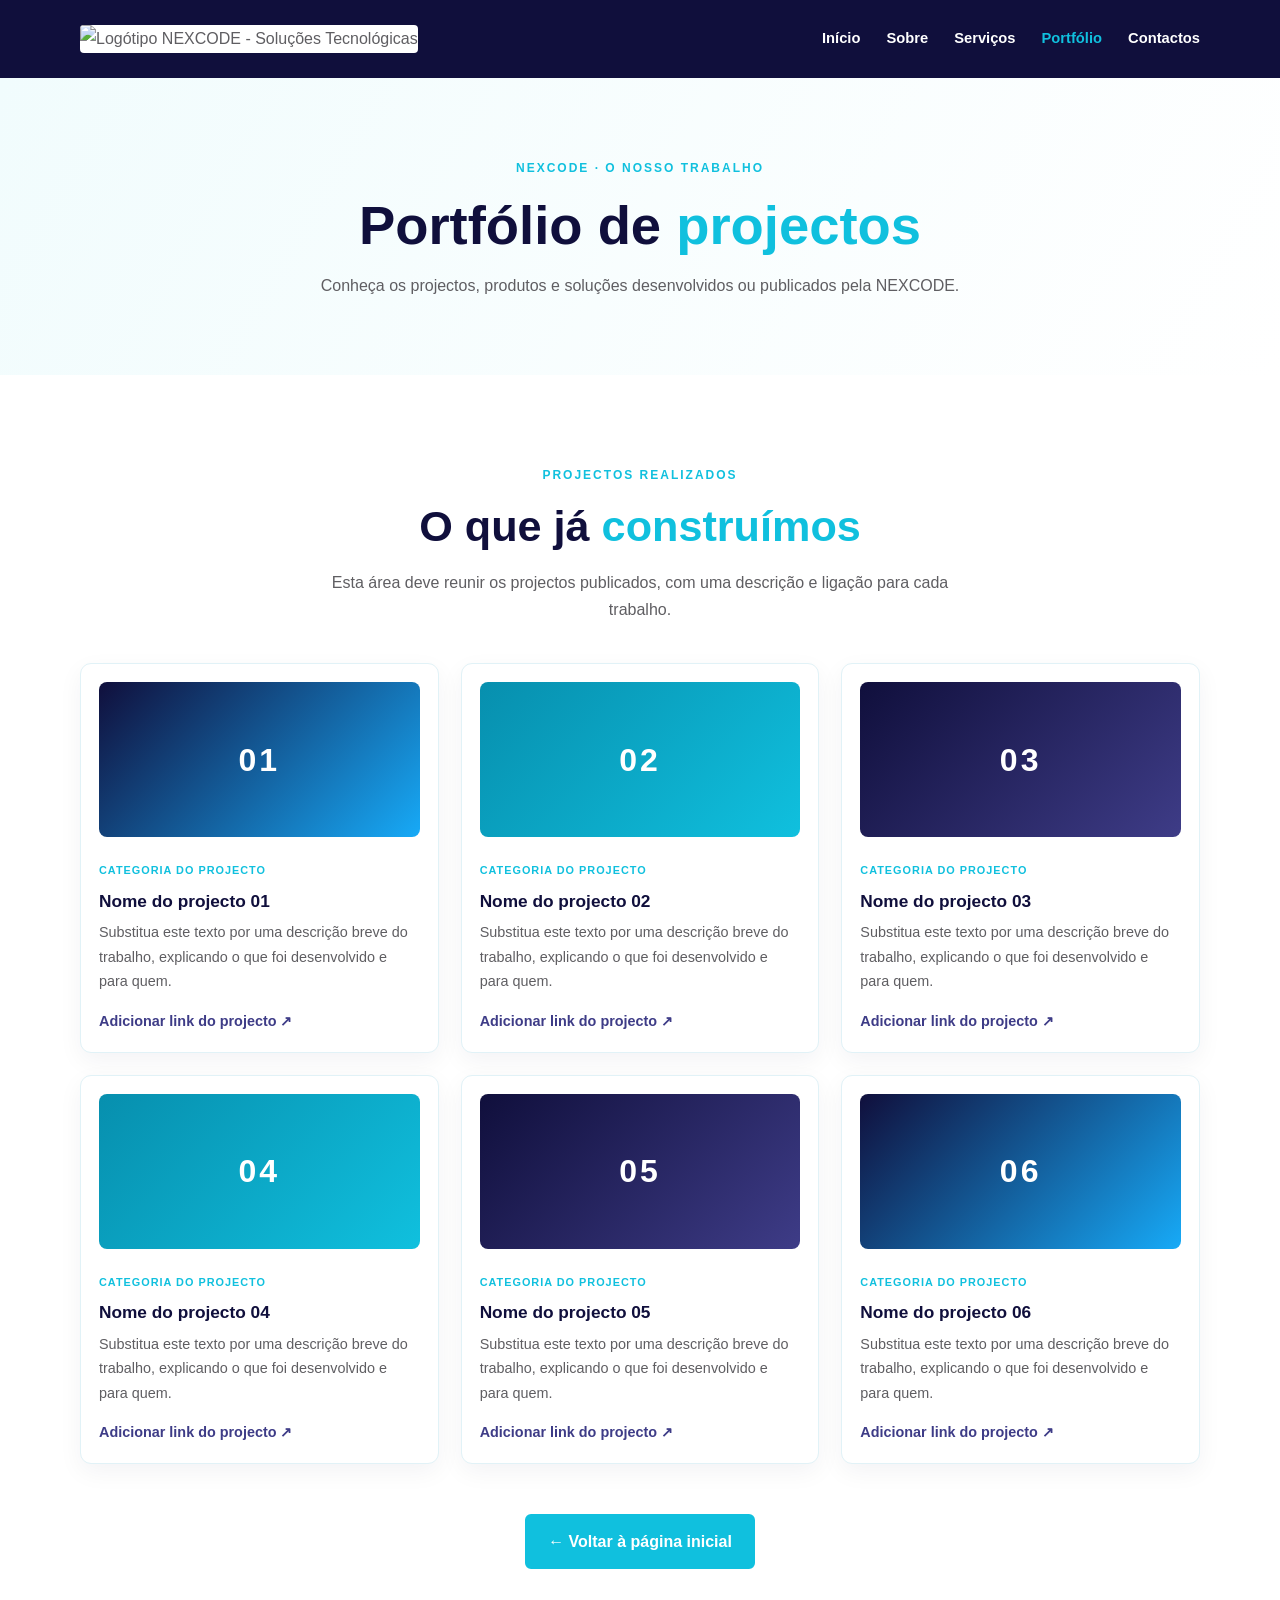
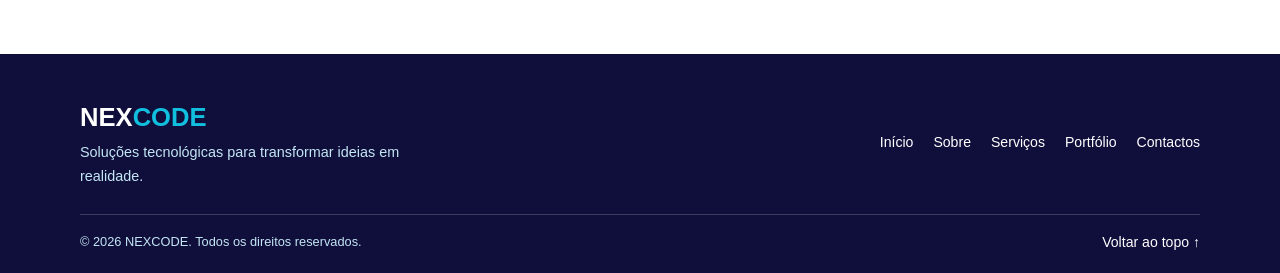
==== portfolio.html @ 12095367 "Adicionando os ficheiros Estes sao os ficheiros que fazem parte da plataforma." ====
<!DOCTYPE html>
<html lang="pt">
<head>
  <meta charset="UTF-8">
  <meta name="viewport" content="width=device-width, initial-scale=1.0">
  <meta name="description" content="Portfólio de projectos da NEXCODE">
  <title>Portfólio | NEXCODE</title>
  <link rel="stylesheet" href="style.css">
  <script src="script.js" defer></script>
</head>
<body>
  <header class="cabecalho" id="inicio">
    <div class="container barra">
      <a href="index.html" class="marca">
        <img src="imagens/logo-nexcode.png" alt="Logótipo NEXCODE - Soluções Tecnológicas">
      </a>
      <button class="botao-menu" id="botao-menu" aria-label="Abrir menu" aria-expanded="false">☰</button>
      <nav class="menu" id="menu">
        <a href="index.html">Início</a>
        <a href="index.html#sobre">Sobre</a>
        <a href="index.html#servicos">Serviços</a>
        <a href="portfolio.html" class="activo">Portfólio</a>
        <a href="index.html#contactos">Contactos</a>
      </nav>
    </div>
  </header>

  <main>
    <section class="pagina-topo">
      <div class="container">
        <span class="sobretitulo">NEXCODE · O NOSSO TRABALHO</span>
        <h1>Portfólio de <span>projectos</span></h1>
        <p>Conheça os projectos, produtos e soluções desenvolvidos ou publicados pela NEXCODE.</p>
      </div>
    </section>

    <section class="secao">
      <div class="container">
        <div class="titulo-centro">
          <span class="sobretitulo">PROJECTOS REALIZADOS</span>
          <h2>O que já <span>construímos</span></h2>
          <p>Esta área deve reunir os projectos publicados, com uma descrição e ligação para cada trabalho.</p>
        </div>

        <!--
          MODELO PARA ADICIONAR PROJECTOS:
          1. Copie um bloco <article class="cartao projecto">.
          2. Actualize categoria, nome e descrição.
          3. Coloque o endereço real na ligação "Ver projecto".
          4. Pode substituir o bloco visual por uma imagem:
             <img class="foto-projecto" src="imagens/nome-da-imagem.jpg" alt="Descrição do projecto">
        -->
        <div class="grelha-cartoes">
          <article class="cartao projecto">
            <div class="imagem-projecto projecto-azul"><span>01</span></div>
            <span class="categoria">CATEGORIA DO PROJECTO</span>
            <h3>Nome do projecto 01</h3>
            <p>Substitua este texto por uma descrição breve do trabalho, explicando o que foi desenvolvido e para quem.</p>
            <a class="link-cartao" href="#" target="_blank" rel="noopener">Adicionar link do projecto ↗</a>
          </article>

          <article class="cartao projecto">
            <div class="imagem-projecto projecto-turquesa"><span>02</span></div>
            <span class="categoria">CATEGORIA DO PROJECTO</span>
            <h3>Nome do projecto 02</h3>
            <p>Substitua este texto por uma descrição breve do trabalho, explicando o que foi desenvolvido e para quem.</p>
            <a class="link-cartao" href="#" target="_blank" rel="noopener">Adicionar link do projecto ↗</a>
          </article>

          <article class="cartao projecto">
            <div class="imagem-projecto projecto-roxo"><span>03</span></div>
            <span class="categoria">CATEGORIA DO PROJECTO</span>
            <h3>Nome do projecto 03</h3>
            <p>Substitua este texto por uma descrição breve do trabalho, explicando o que foi desenvolvido e para quem.</p>
            <a class="link-cartao" href="#" target="_blank" rel="noopener">Adicionar link do projecto ↗</a>
          </article>

          <article class="cartao projecto">
            <div class="imagem-projecto projecto-turquesa"><span>04</span></div>
            <span class="categoria">CATEGORIA DO PROJECTO</span>
            <h3>Nome do projecto 04</h3>
            <p>Substitua este texto por uma descrição breve do trabalho, explicando o que foi desenvolvido e para quem.</p>
            <a class="link-cartao" href="#" target="_blank" rel="noopener">Adicionar link do projecto ↗</a>
          </article>

          <article class="cartao projecto">
            <div class="imagem-projecto projecto-roxo"><span>05</span></div>
            <span class="categoria">CATEGORIA DO PROJECTO</span>
            <h3>Nome do projecto 05</h3>
            <p>Substitua este texto por uma descrição breve do trabalho, explicando o que foi desenvolvido e para quem.</p>
            <a class="link-cartao" href="#" target="_blank" rel="noopener">Adicionar link do projecto ↗</a>
          </article>

          <article class="cartao projecto">
            <div class="imagem-projecto projecto-azul"><span>06</span></div>
            <span class="categoria">CATEGORIA DO PROJECTO</span>
            <h3>Nome do projecto 06</h3>
            <p>Substitua este texto por uma descrição breve do trabalho, explicando o que foi desenvolvido e para quem.</p>
            <a class="link-cartao" href="#" target="_blank" rel="noopener">Adicionar link do projecto ↗</a>
          </article>
        </div>

        <div class="centro voltar">
          <a href="index.html" class="botao">← Voltar à página inicial</a>
        </div>
      </div>
    </section>
  </main>

  <footer class="rodape">
    <div class="container rodape-topo">
      <div>
        <a href="index.html" class="nome-rodape">NEX<span>CODE</span></a>
        <p>Soluções tecnológicas para transformar ideias em realidade.</p>
      </div>
      <div class="rodape-links">
        <a href="index.html">Início</a><a href="index.html#sobre">Sobre</a>
        <a href="index.html#servicos">Serviços</a><a href="portfolio.html">Portfólio</a>
        <a href="index.html#contactos">Contactos</a>
      </div>
    </div>
    <div class="container rodape-fim">
      <p>© <span id="ano"></span> NEXCODE. Todos os direitos reservados.</p>
      <a href="#inicio">Voltar ao topo ↑</a>
    </div>
  </footer>
</body>
</html>
---- style.css ----
/* Cores principais retiradas do logótipo */
:root {
  --turquesa: #10C0DE;
  --azul: #17AAF7;
  --azul-escuro: #100F3C;
  --roxo: #3E3C87;
  --cinzento: #5F5E62;
  --azul-claro: #C3E6F4;
  --fundo: #F1FCFD;
}

* { box-sizing: border-box; margin: 0; padding: 0; }
html { scroll-behavior: smooth; scroll-padding-top: 85px; }
body { font-family: Arial, sans-serif; color: var(--cinzento); line-height: 1.7; }
h1, h2, h3 { font-family: Arial, sans-serif; line-height: 1.25; color: var(--azul-escuro); }
h2 { font-size: clamp(2rem, 4vw, 2.7rem); margin-bottom: 16px; }
h2 span, h1 span { color: var(--turquesa); }
a { color: inherit; text-decoration: none; }
.container { width: 90%; max-width: 1120px; margin: auto; }
.secao { padding: 85px 0; }
.sobretitulo { display: inline-block; color: var(--turquesa); font-size: .75rem; font-weight: bold; letter-spacing: 2px; margin-bottom: 14px; }

/* Cabeçalho */
.cabecalho { position: sticky; top: 0; z-index: 10; background: var(--azul-escuro); }
.barra { min-height: 78px; display: flex; align-items: center; justify-content: space-between; }
.marca img { width: 170px; height: 58px; object-fit: contain; background: white; border-radius: 4px; }
.menu { display: flex; gap: 26px; align-items: center; }
.menu a { color: white; font-size: .92rem; font-weight: bold; }
.menu a:hover, .menu a.activo { color: var(--turquesa); }
.botao-menu { display: none; color: white; border: 0; background: none; font-size: 1.8rem; cursor: pointer; }

/* Botões */
.botao { display: inline-block; background: var(--turquesa); color: white; padding: 12px 21px; border: 2px solid var(--turquesa); border-radius: 6px; font-weight: bold; cursor: pointer; transition: .2s; }
.botao:hover { background: var(--azul); border-color: var(--azul); transform: translateY(-2px); }
.botao-secundario { background: transparent; color: var(--azul-escuro); margin-left: 8px; }
.botao-secundario:hover { color: white; }

/* Apresentação */
.hero { padding: 85px 0; background: linear-gradient(120deg, var(--fundo), white); }
.hero-grelha { display: grid; grid-template-columns: 1.1fr .9fr; gap: 45px; align-items: center; }
.etiqueta { display: inline-block; padding: 6px 12px; margin-bottom: 20px; border-radius: 25px; background: #10C0DE20; color: var(--roxo); font-size: .75rem; font-weight: bold; }
.hero h1 { font-size: clamp(2.5rem, 5vw, 3.7rem); margin-bottom: 20px; }
.hero p { margin-bottom: 28px; max-width: 560px; }
.ilustracao { min-height: 340px; display: grid; place-items: center; position: relative; }
.janela-codigo { width: 90%; max-width: 390px; padding: 25px; border-radius: 18px; background: linear-gradient(145deg, var(--azul-escuro), var(--roxo)); box-shadow: 0 20px 45px #100F3C35; transform: rotate(-3deg); }
.pontos { display: flex; align-items: center; gap: 7px; padding-bottom: 18px; border-bottom: 1px solid #ffffff30; }
.pontos i { width: 9px; height: 9px; border-radius: 50%; background: var(--turquesa); }
.pontos span { margin-left: auto; color: var(--azul-claro); font-size: .65rem; }
.linhas-codigo { display: grid; gap: 13px; margin: 28px 0; }
.linhas-codigo i { display: block; width: 85%; height: 8px; border-radius: 8px; background: var(--turquesa); opacity: .8; }
.linhas-codigo i:nth-child(2), .linhas-codigo i:nth-child(5) { width: 60%; }
.linhas-codigo i:nth-child(3) { width: 72%; }
.linhas-codigo i:nth-child(4) { width: 38%; }
.janela-codigo strong { display: block; text-align: right; color: var(--turquesa); font: bold 3rem monospace; }
.janela-codigo small { color: var(--azul-claro); letter-spacing: 2px; }

/* Sobre e títulos */
.duas-colunas { display: grid; grid-template-columns: 1fr 1fr; gap: 65px; }
.duas-colunas p { margin-bottom: 15px; }
.fundo-claro { background: var(--fundo); }
.titulo-centro { max-width: 650px; text-align: center; margin: 0 auto 40px; }
.titulo-centro p { margin-top: 8px; }

/* Cartões de serviços e portfólio */
.grelha-cartoes { display: grid; grid-template-columns: repeat(3, 1fr); gap: 22px; }
#servicos .grelha-cartoes { grid-template-columns: repeat(4, 1fr); }
.cartao { padding: 25px; background: white; border: 1px solid #E1F2F7; border-radius: 11px; box-shadow: 0 8px 25px #100F3C0D; transition: .2s; }
.cartao:hover { transform: translateY(-5px); box-shadow: 0 14px 30px #100F3C18; }
.icone { width: 52px; height: 52px; display: grid; place-items: center; margin-bottom: 18px; border-radius: 10px; background: #10C0DE20; color: var(--turquesa); font-size: 1.4rem; font-weight: bold; }
.cartao h3 { font-size: 1.08rem; margin-bottom: 10px; }
.cartao p { font-size: .9rem; }
.projecto { padding: 18px; }
.imagem-projecto { height: 155px; display: grid; place-items: center; margin-bottom: 18px; border-radius: 8px; color: white; font-size: 2rem; font-weight: bold; letter-spacing: 3px; }
.projecto-azul { background: linear-gradient(135deg, var(--azul-escuro), var(--azul)); }
.projecto-turquesa { background: linear-gradient(135deg, #078FAE, var(--turquesa)); }
.projecto-roxo { background: linear-gradient(135deg, var(--azul-escuro), var(--roxo)); }
.categoria { color: var(--turquesa); font-size: .68rem; font-weight: bold; letter-spacing: 1px; }
.projecto h3 { margin: 8px 0; }
.link-cartao { display: inline-block; margin-top: 15px; color: var(--roxo); font-weight: bold; font-size: .9rem; }
.link-cartao:hover { color: var(--turquesa); }
.centro { text-align: center; margin-top: 35px; }

/* Faixa de chamada */
.faixa { padding: 55px 0; background: linear-gradient(110deg, var(--azul-escuro), var(--roxo)); color: white; }
.faixa-conteudo { display: flex; align-items: center; justify-content: space-between; gap: 25px; }
.faixa h2 { color: white; }
.faixa h2 span { color: var(--turquesa); }
.faixa p { color: var(--azul-claro); }
.botao-branco { background: white; border-color: white; color: var(--azul-escuro); white-space: nowrap; }
.botao-branco:hover { color: white; }

/* Página de portfólio */
.pagina-topo { padding: 75px 0; background: linear-gradient(120deg, var(--fundo), white); text-align: center; }
.pagina-topo h1 { font-size: clamp(2.3rem, 5vw, 3.4rem); margin-bottom: 12px; }
.pagina-topo p { max-width: 650px; margin: auto; }
.voltar { margin-top: 50px; }

/* Contactos */
.contactos-grelha { display: grid; grid-template-columns: .9fr 1.1fr; gap: 65px; align-items: start; }
.contactos-grelha > div > p { margin-bottom: 25px; }
.contacto-item { display: grid; gap: 3px; margin: 20px 0; }
.contacto-item b { color: var(--azul-escuro); font-size: .9rem; }
.contacto-item a, .contacto-item span { color: var(--roxo); }
.formulario { padding: 30px; border: 1px solid #E1F2F7; border-radius: 12px; box-shadow: 0 10px 35px #100F3C12; }
.formulario h3 { margin-bottom: 20px; }
.formulario label { display: block; margin: 13px 0 6px; color: var(--azul-escuro); font-size: .9rem; font-weight: bold; }
.formulario input, .formulario textarea { width: 100%; padding: 12px; border: 1px solid var(--azul-claro); border-radius: 6px; font: inherit; outline: none; }
.formulario input:focus, .formulario textarea:focus { border-color: var(--turquesa); box-shadow: 0 0 0 3px #10C0DE20; }
.formulario textarea { resize: vertical; }
.formulario button { margin-top: 17px; }
.formulario small { display: block; margin-top: 10px; color: #888; }
.aviso { min-height: 22px; margin-top: 8px; color: #167A54; font-size: .85rem; }

/* Rodapé */
.rodape { padding: 42px 0 18px; background: var(--azul-escuro); color: var(--azul-claro); }
.rodape-topo, .rodape-fim { display: flex; justify-content: space-between; gap: 25px; }
.nome-rodape { color: white; font-size: 1.6rem; font-weight: bold; }
.nome-rodape span { color: var(--turquesa); }
.rodape-topo p { max-width: 350px; font-size: .9rem; }
.rodape-links { display: flex; flex-wrap: wrap; align-items: center; gap: 20px; }
.rodape-links a, .rodape-fim a { color: white; font-size: .88rem; }
.rodape-links a:hover, .rodape-fim a:hover { color: var(--turquesa); }
.rodape-fim { margin-top: 25px; padding-top: 16px; border-top: 1px solid #ffffff30; font-size: .8rem; }

/* Ecrãs pequenos */
@media (max-width: 850px) {
  .hero-grelha, .duas-colunas, .contactos-grelha { grid-template-columns: 1fr; }
  #servicos .grelha-cartoes { grid-template-columns: repeat(2, 1fr); }
  .contactos-grelha, .duas-colunas { gap: 30px; }
}
@media (max-width: 650px) {
  .barra { min-height: 70px; }
  .marca img { width: 145px; height: 50px; }
  .botao-menu { display: block; }
  .menu { display: none; position: absolute; top: 70px; left: 0; right: 0; padding: 20px 5%; background: var(--azul-escuro); flex-direction: column; align-items: flex-start; }
  .menu.aberto { display: flex; }
  .hero { padding: 60px 0; }
  .hero-grelha { gap: 20px; }
  .hero h1 { font-size: 2.5rem; }
  .secao { padding: 60px 0; }
  .grelha-cartoes, #servicos .grelha-cartoes { grid-template-columns: 1fr; }
  .faixa-conteudo, .rodape-topo, .rodape-fim { flex-direction: column; align-items: flex-start; }
  .botao-secundario { margin: 12px 0 0; }
  .formulario { padding: 22px; }
}
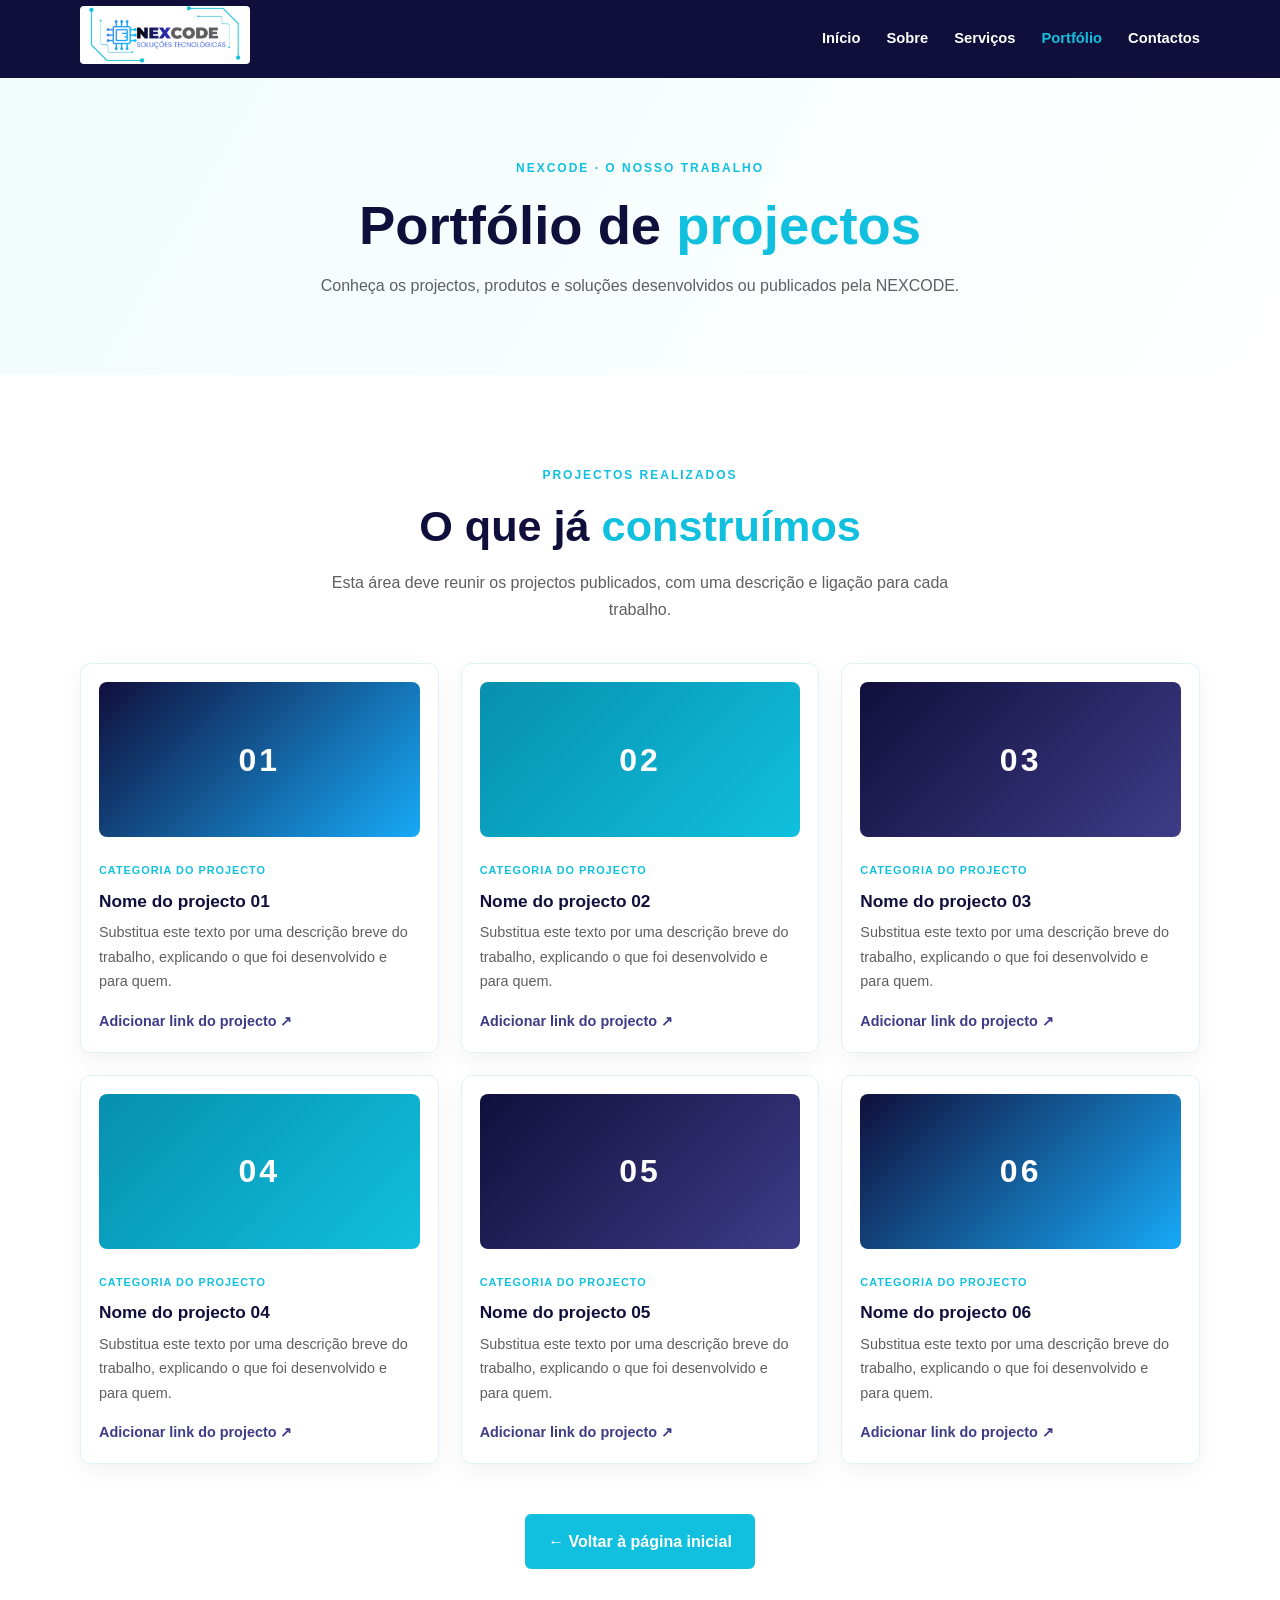
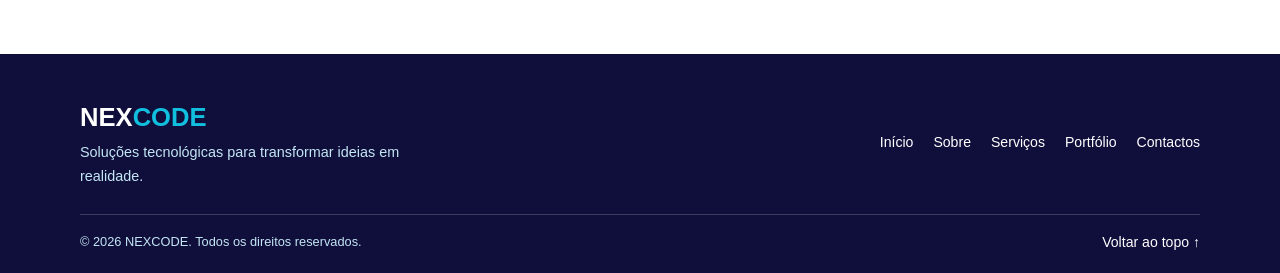
==== commit 7cf8778c: "Update logo image source in portfolio.html" ====
--- a/portfolio.html
+++ b/portfolio.html
@@ -12,7 +12,7 @@
   <header class="cabecalho" id="inicio">
     <div class="container barra">
       <a href="index.html" class="marca">
-        <img src="imagens/logo-nexcode.png" alt="Logótipo NEXCODE - Soluções Tecnológicas">
+        <img src="logo-nexcode.png" alt="Logótipo NEXCODE - Soluções Tecnológicas">
       </a>
       <button class="botao-menu" id="botao-menu" aria-label="Abrir menu" aria-expanded="false">☰</button>
       <nav class="menu" id="menu">
